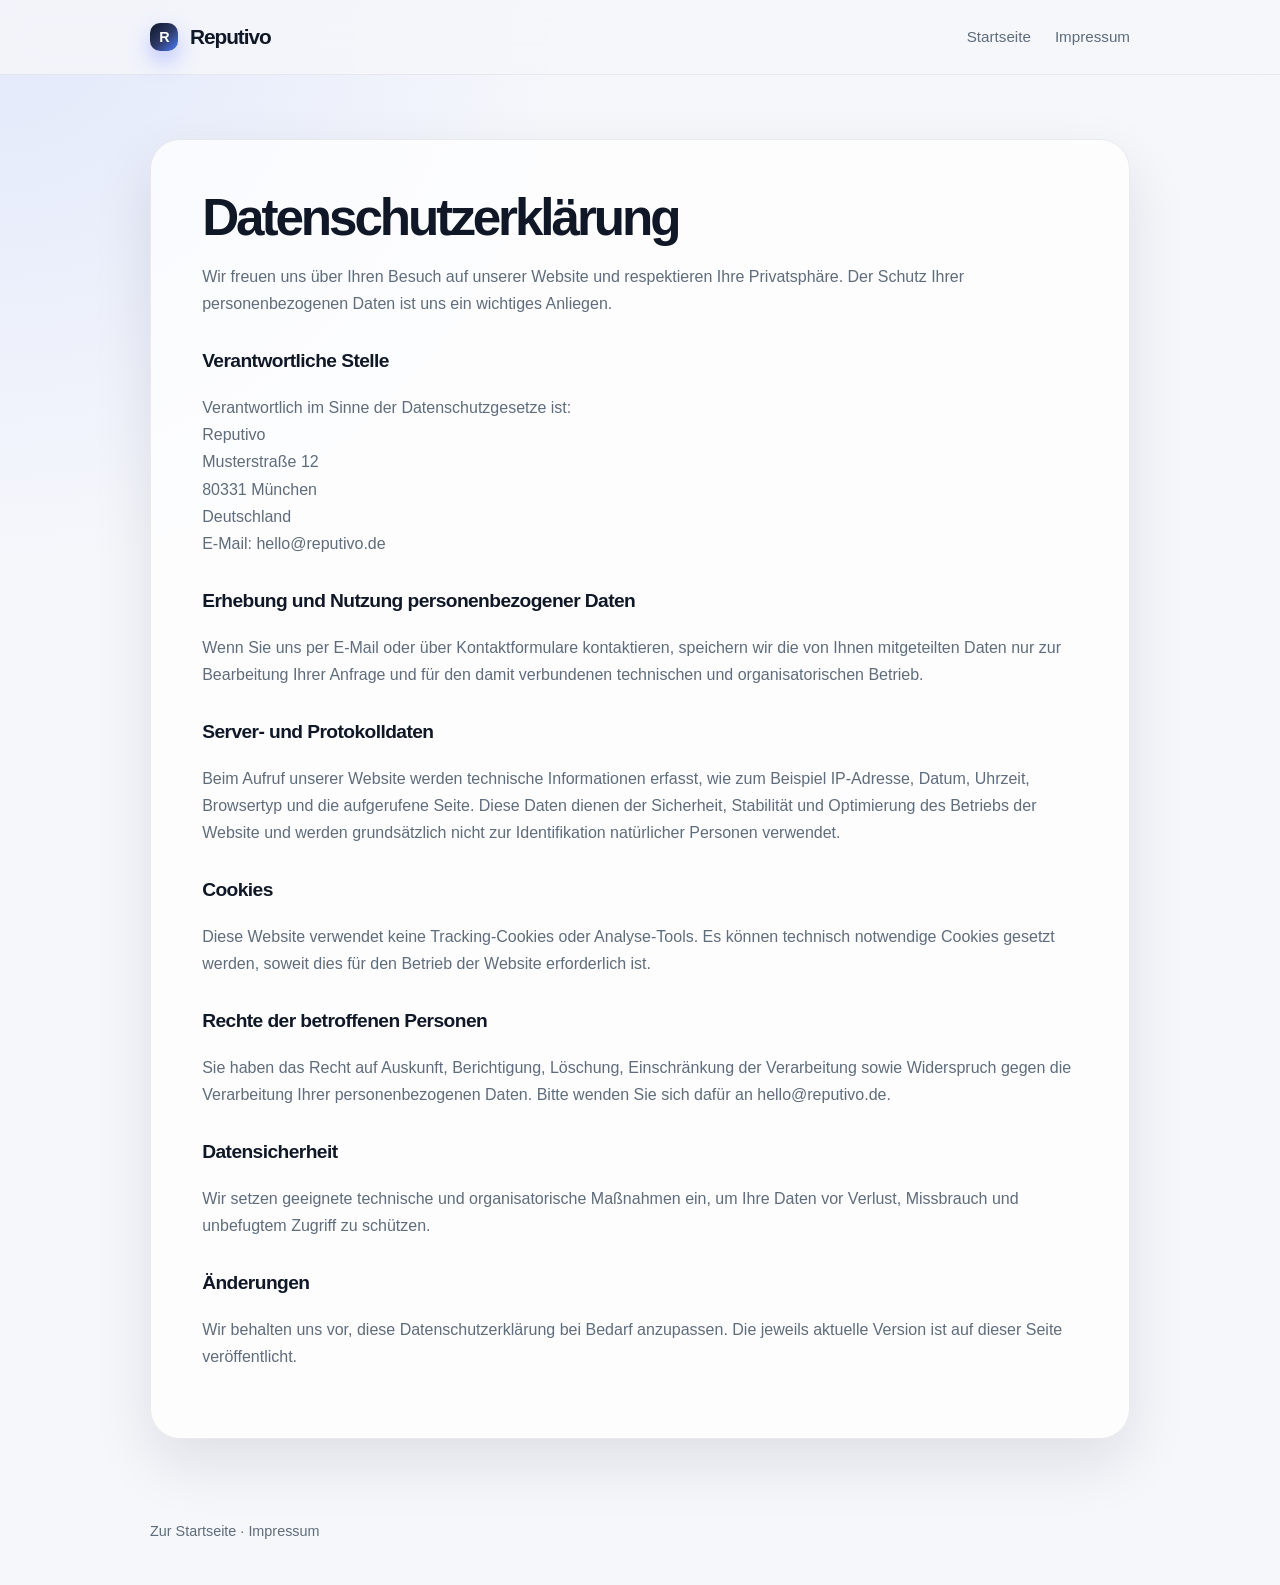
==== datenschutz.html @ 5f57f123 "Redesign Reputivo landingpage with privacy and imprint pages" ====
<!DOCTYPE html>
<html lang="de">
  <head>
    <meta charset="UTF-8" />
    <meta name="viewport" content="width=device-width, initial-scale=1.0" />
    <title>Datenschutz | Reputivo</title>
    <meta name="description" content="Datenschutzerklärung der Reputivo-Website." />
    <style>
      :root {
        --bg: #f5f7fb;
        --panel: rgba(255,255,255,0.75);
        --text: #101828;
        --muted: #5f6c7b;
        --stroke: rgba(15, 23, 42, 0.08);
        --shadow: 0 24px 60px rgba(15, 23, 42, 0.1);
      }

      * { box-sizing: border-box; }
      body {
        margin: 0;
        font-family: "SF Pro Display", "SF Pro Text", "Segoe UI", Arial, sans-serif;
        background: radial-gradient(circle at top left, rgba(91,124,255,0.12), transparent 28%), var(--bg);
        color: var(--text);
        line-height: 1.7;
      }
      a { color: inherit; text-decoration: none; }
      .container {
        width: min(980px, calc(100% - 32px));
        margin: 0 auto;
      }
      .topbar {
        position: sticky;
        top: 0;
        z-index: 10;
        background: rgba(245,247,251,0.8);
        backdrop-filter: blur(18px);
        border-bottom: 1px solid rgba(15, 23, 42, 0.06);
      }
      .nav {
        display: flex;
        align-items: center;
        justify-content: space-between;
        min-height: 74px;
      }
      .brand {
        display: inline-flex;
        align-items: center;
        gap: 12px;
        font-weight: 700;
        letter-spacing: -0.05em;
        font-size: 1.3rem;
      }
      .brand-mark {
        width: 28px;
        height: 28px;
        display: grid;
        place-items: center;
        border-radius: 10px;
        background: linear-gradient(135deg, #0f172a, #2d3a66 52%, #4d7cff);
        color: white;
        font-size: 0.9rem;
        box-shadow: 0 10px 22px rgba(76, 104, 255, 0.35);
      }
      .nav-links {
        display: flex;
        align-items: center;
        gap: 24px;
        color: var(--muted);
        font-size: 0.95rem;
      }
      .nav-links a:hover { color: var(--text); }
      .content {
        padding: 64px 0 80px;
      }
      .card {
        background: var(--panel);
        border: 1px solid var(--stroke);
        border-radius: 30px;
        box-shadow: var(--shadow);
        padding: clamp(28px, 4vw, 52px);
      }
      h1 {
        margin: 0 0 18px;
        font-size: clamp(2.2rem, 4vw, 3.3rem);
        line-height: 1.05;
        letter-spacing: -0.06em;
      }
      h2 {
        margin: 28px 0 10px;
        font-size: 1.2rem;
        letter-spacing: -0.03em;
      }
      p, li {
        color: var(--muted);
      }
      .footer {
        padding: 0 0 42px;
        color: var(--muted);
        font-size: 0.9rem;
      }
      .footer a:hover { color: var(--text); }
      @media (max-width: 640px) {
        .nav { flex-wrap: wrap; justify-content: center; gap: 10px; padding: 12px 0; }
        .nav-links { flex-wrap: wrap; justify-content: center; }
      }
    </style>
  </head>
  <body>
    <header class="topbar">
      <div class="container nav">
        <a href="index.html" class="brand" aria-label="Reputivo Startseite">
          <span class="brand-mark">R</span>
          <span>Reputivo</span>
        </a>
        <nav class="nav-links" aria-label="Hauptnavigation">
          <a href="index.html">Startseite</a>
          <a href="impressum.html">Impressum</a>
        </nav>
      </div>
    </header>

    <main class="content">
      <div class="container">
        <div class="card">
          <h1>Datenschutzerklärung</h1>

          <p>Wir freuen uns über Ihren Besuch auf unserer Website und respektieren Ihre Privatsphäre. Der Schutz Ihrer personenbezogenen Daten ist uns ein wichtiges Anliegen.</p>

          <h2>Verantwortliche Stelle</h2>
          <p>Verantwortlich im Sinne der Datenschutzgesetze ist:<br />Reputivo<br />Musterstraße 12<br />80331 München<br />Deutschland<br />E-Mail: hello@reputivo.de</p>

          <h2>Erhebung und Nutzung personenbezogener Daten</h2>
          <p>Wenn Sie uns per E-Mail oder über Kontaktformulare kontaktieren, speichern wir die von Ihnen mitgeteilten Daten nur zur Bearbeitung Ihrer Anfrage und für den damit verbundenen technischen und organisatorischen Betrieb.</p>

          <h2>Server- und Protokolldaten</h2>
          <p>Beim Aufruf unserer Website werden technische Informationen erfasst, wie zum Beispiel IP-Adresse, Datum, Uhrzeit, Browsertyp und die aufgerufene Seite. Diese Daten dienen der Sicherheit, Stabilität und Optimierung des Betriebs der Website und werden grundsätzlich nicht zur Identifikation natürlicher Personen verwendet.</p>

          <h2>Cookies</h2>
          <p>Diese Website verwendet keine Tracking-Cookies oder Analyse-Tools. Es können technisch notwendige Cookies gesetzt werden, soweit dies für den Betrieb der Website erforderlich ist.</p>

          <h2>Rechte der betroffenen Personen</h2>
          <p>Sie haben das Recht auf Auskunft, Berichtigung, Löschung, Einschränkung der Verarbeitung sowie Widerspruch gegen die Verarbeitung Ihrer personenbezogenen Daten. Bitte wenden Sie sich dafür an hello@reputivo.de.</p>

          <h2>Datensicherheit</h2>
          <p>Wir setzen geeignete technische und organisatorische Maßnahmen ein, um Ihre Daten vor Verlust, Missbrauch und unbefugtem Zugriff zu schützen.</p>

          <h2>Änderungen</h2>
          <p>Wir behalten uns vor, diese Datenschutzerklärung bei Bedarf anzupassen. Die jeweils aktuelle Version ist auf dieser Seite veröffentlicht.</p>
        </div>
      </div>
    </main>

    <div class="container footer">
      <a href="index.html">Zur Startseite</a> · <a href="impressum.html">Impressum</a>
    </div>
  </body>
</html>
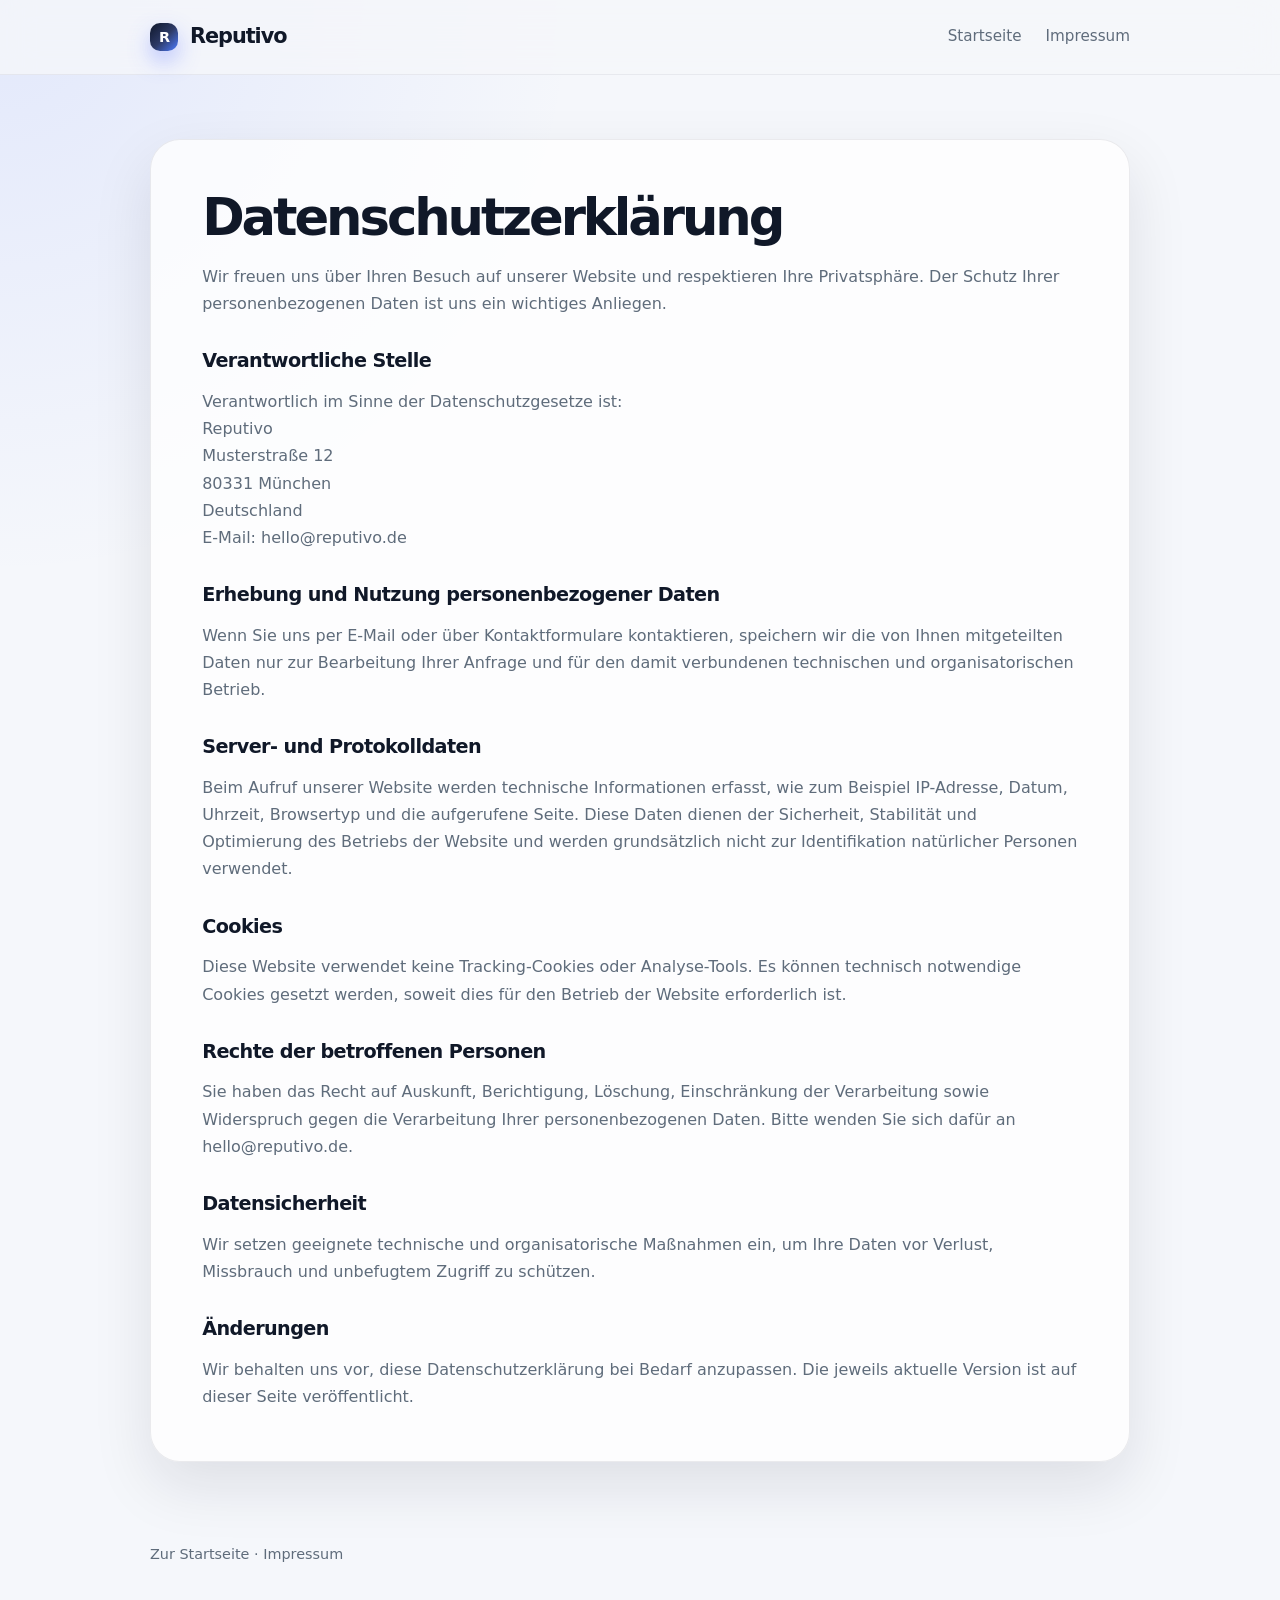
==== commit ad152bff: "Redesign Reputivo landingpage with privacy and imprint pages" ====
--- a/datenschutz.html
+++ b/datenschutz.html
@@ -6,103 +6,26 @@
     <title>Datenschutz | Reputivo</title>
     <meta name="description" content="Datenschutzerklärung der Reputivo-Website." />
     <style>
-      :root {
-        --bg: #f5f7fb;
-        --panel: rgba(255,255,255,0.75);
-        --text: #101828;
-        --muted: #5f6c7b;
-        --stroke: rgba(15, 23, 42, 0.08);
-        --shadow: 0 24px 60px rgba(15, 23, 42, 0.1);
-      }
-
-      * { box-sizing: border-box; }
-      body {
-        margin: 0;
-        font-family: "SF Pro Display", "SF Pro Text", "Segoe UI", Arial, sans-serif;
-        background: radial-gradient(circle at top left, rgba(91,124,255,0.12), transparent 28%), var(--bg);
-        color: var(--text);
-        line-height: 1.7;
-      }
-      a { color: inherit; text-decoration: none; }
-      .container {
-        width: min(980px, calc(100% - 32px));
-        margin: 0 auto;
-      }
-      .topbar {
-        position: sticky;
-        top: 0;
-        z-index: 10;
-        background: rgba(245,247,251,0.8);
-        backdrop-filter: blur(18px);
-        border-bottom: 1px solid rgba(15, 23, 42, 0.06);
-      }
-      .nav {
-        display: flex;
-        align-items: center;
-        justify-content: space-between;
-        min-height: 74px;
-      }
-      .brand {
-        display: inline-flex;
-        align-items: center;
-        gap: 12px;
-        font-weight: 700;
-        letter-spacing: -0.05em;
-        font-size: 1.3rem;
-      }
-      .brand-mark {
-        width: 28px;
-        height: 28px;
-        display: grid;
-        place-items: center;
-        border-radius: 10px;
-        background: linear-gradient(135deg, #0f172a, #2d3a66 52%, #4d7cff);
-        color: white;
-        font-size: 0.9rem;
-        box-shadow: 0 10px 22px rgba(76, 104, 255, 0.35);
-      }
-      .nav-links {
-        display: flex;
-        align-items: center;
-        gap: 24px;
-        color: var(--muted);
-        font-size: 0.95rem;
-      }
-      .nav-links a:hover { color: var(--text); }
-      .content {
-        padding: 64px 0 80px;
-      }
-      .card {
-        background: var(--panel);
-        border: 1px solid var(--stroke);
-        border-radius: 30px;
-        box-shadow: var(--shadow);
-        padding: clamp(28px, 4vw, 52px);
-      }
-      h1 {
-        margin: 0 0 18px;
-        font-size: clamp(2.2rem, 4vw, 3.3rem);
-        line-height: 1.05;
-        letter-spacing: -0.06em;
-      }
-      h2 {
-        margin: 28px 0 10px;
-        font-size: 1.2rem;
-        letter-spacing: -0.03em;
-      }
-      p, li {
-        color: var(--muted);
-      }
-      .footer {
-        padding: 0 0 42px;
-        color: var(--muted);
-        font-size: 0.9rem;
-      }
-      .footer a:hover { color: var(--text); }
-      @media (max-width: 640px) {
-        .nav { flex-wrap: wrap; justify-content: center; gap: 10px; padding: 12px 0; }
-        .nav-links { flex-wrap: wrap; justify-content: center; }
-      }
+      :root{--bg:#f5f7fb;--panel:rgba(255,255,255,0.75);--text:#101828;--muted:#5f6c7b;--muted-light:#8896a6;--stroke:rgba(15,23,42,0.08);--primary-soft:#1d4ed8;--accent:#5b7cff;--shadow:0 24px 60px rgba(15,23,42,0.1);--radius-lg:28px;--transition:0.25s cubic-bezier(0.4,0,0.2,1)}
+      *,*::before,*::after{box-sizing:border-box;margin:0;padding:0}
+      html{scroll-behavior:smooth;-webkit-text-size-adjust:100%}
+      body{margin:0;font-family:"SF Pro Display","SF Pro Text","Segoe UI",system-ui,Arial,sans-serif;background:radial-gradient(circle at top left,rgba(91,124,255,0.12),transparent 28%),var(--bg);color:var(--text);line-height:1.7;-webkit-font-smoothing:antialiased}
+      a{color:inherit;text-decoration:none}
+      .container{width:min(980px,calc(100% - 32px));margin:0 auto}
+      .topbar{position:sticky;top:0;z-index:10;background:rgba(245,247,251,0.8);backdrop-filter:blur(18px);border-bottom:1px solid rgba(15,23,42,0.06)}
+      .nav{display:flex;align-items:center;justify-content:space-between;min-height:74px}
+      .brand{display:inline-flex;align-items:center;gap:12px;font-weight:700;letter-spacing:-0.05em;font-size:1.3rem}
+      .brand-mark{width:28px;height:28px;display:grid;place-items:center;border-radius:10px;background:linear-gradient(135deg,#0f172a,#2d3a66 52%,#4d7cff);color:white;font-size:0.9rem;box-shadow:0 10px 22px rgba(76,104,255,0.35)}
+      .nav-links{display:flex;align-items:center;gap:24px;color:var(--muted);font-size:0.95rem}
+      .nav-links a:hover{color:var(--text)}
+      .content{padding:64px 0 80px}
+      .card{background:var(--panel);border:1px solid var(--stroke);border-radius:30px;box-shadow:var(--shadow);padding:clamp(28px,4vw,52px)}
+      h1{margin:0 0 18px;font-size:clamp(2.2rem,4vw,3.3rem);line-height:1.05;letter-spacing:-0.06em}
+      h2{margin:28px 0 10px;font-size:1.2rem;letter-spacing:-0.03em}
+      p,li{color:var(--muted)}
+      .footer{padding:0 0 42px;color:var(--muted);font-size:0.9rem}
+      .footer a:hover{color:var(--text)}
+      @media(max-width:640px){.nav{flex-wrap:wrap;justify-content:center;gap:10px;padding:12px 0}.nav-links{flex-wrap:wrap;justify-content:center}}
     </style>
   </head>
   <body>
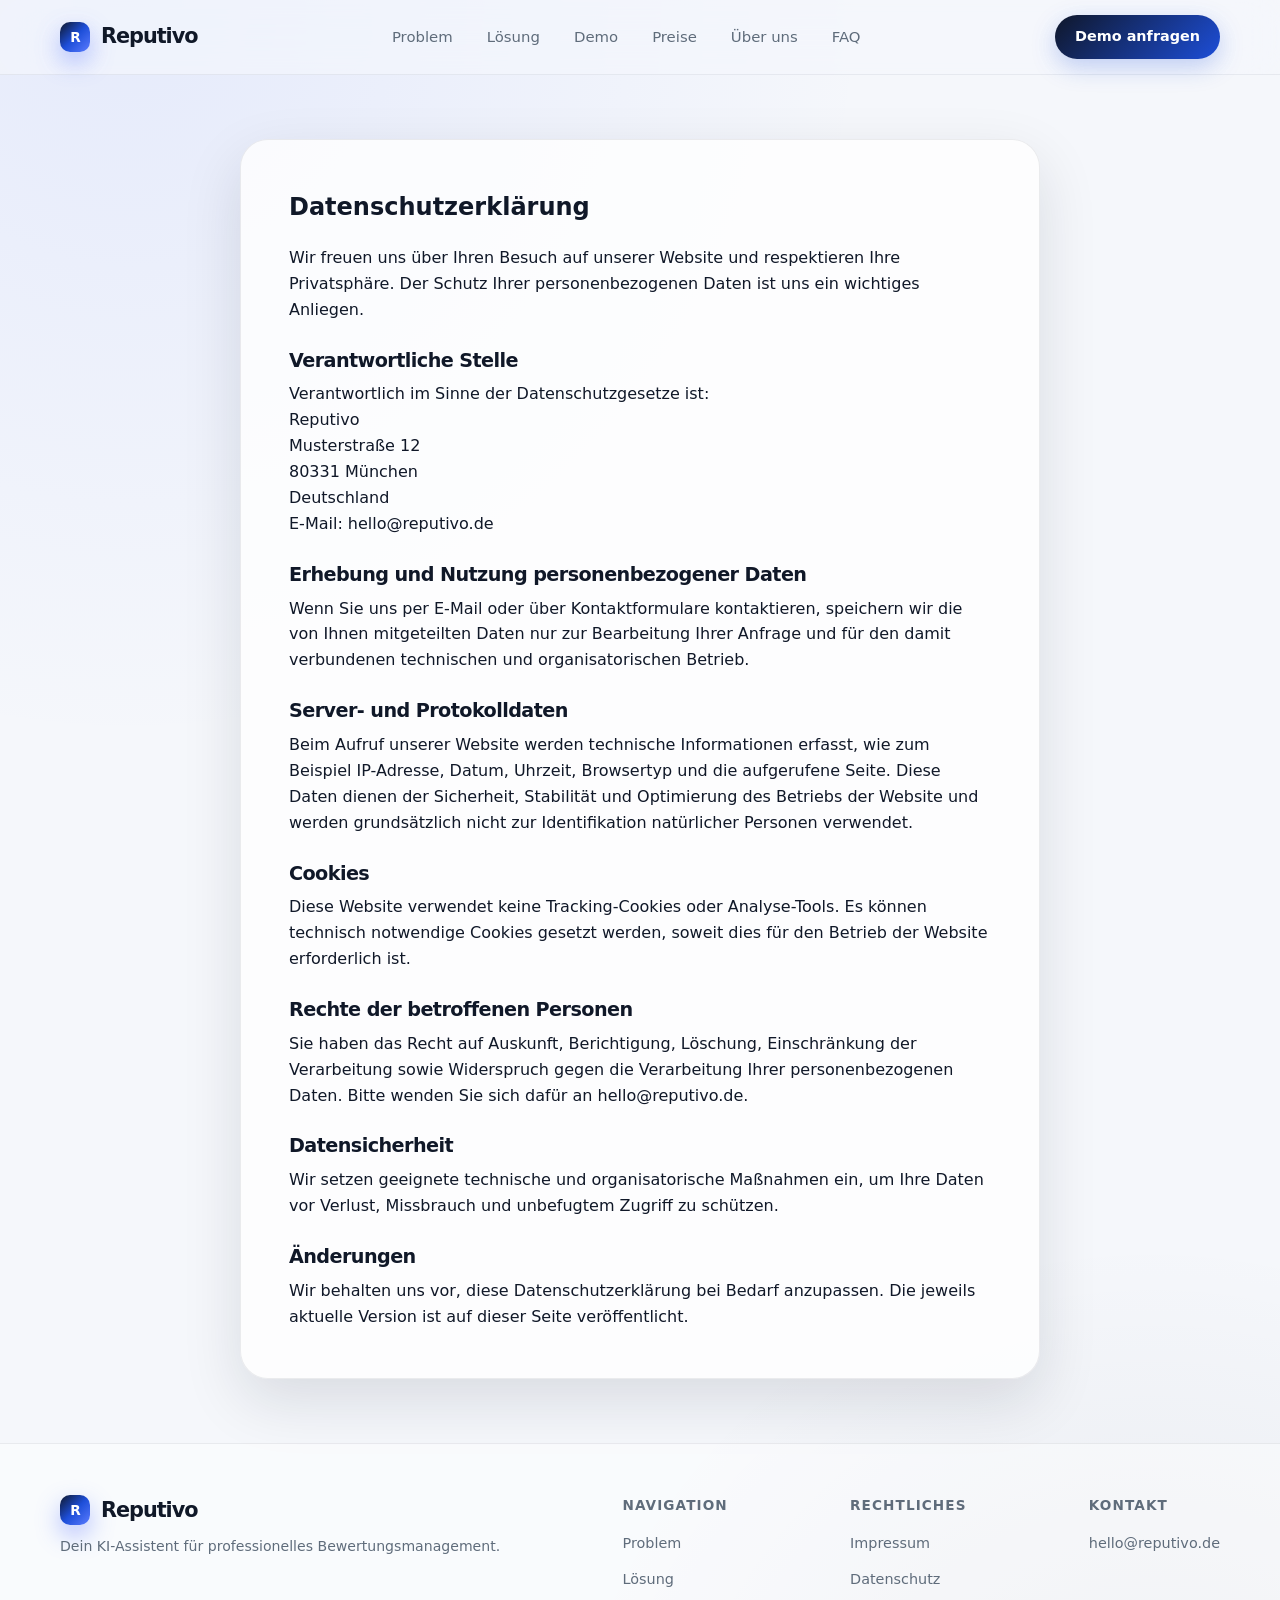
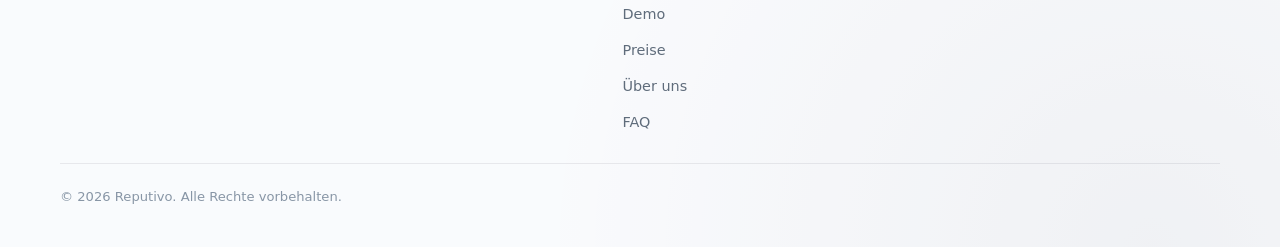
==== commit 66d69ce7: "Redesign Reputivo landingpage and legal pages" ====
--- a/datenschutz.html
+++ b/datenschutz.html
@@ -1,80 +1,56 @@
 <!DOCTYPE html>
 <html lang="de">
-  <head>
-    <meta charset="UTF-8" />
-    <meta name="viewport" content="width=device-width, initial-scale=1.0" />
-    <title>Datenschutz | Reputivo</title>
-    <meta name="description" content="Datenschutzerklärung der Reputivo-Website." />
-    <style>
-      :root{--bg:#f5f7fb;--panel:rgba(255,255,255,0.75);--text:#101828;--muted:#5f6c7b;--muted-light:#8896a6;--stroke:rgba(15,23,42,0.08);--primary-soft:#1d4ed8;--accent:#5b7cff;--shadow:0 24px 60px rgba(15,23,42,0.1);--radius-lg:28px;--transition:0.25s cubic-bezier(0.4,0,0.2,1)}
-      *,*::before,*::after{box-sizing:border-box;margin:0;padding:0}
-      html{scroll-behavior:smooth;-webkit-text-size-adjust:100%}
-      body{margin:0;font-family:"SF Pro Display","SF Pro Text","Segoe UI",system-ui,Arial,sans-serif;background:radial-gradient(circle at top left,rgba(91,124,255,0.12),transparent 28%),var(--bg);color:var(--text);line-height:1.7;-webkit-font-smoothing:antialiased}
-      a{color:inherit;text-decoration:none}
-      .container{width:min(980px,calc(100% - 32px));margin:0 auto}
-      .topbar{position:sticky;top:0;z-index:10;background:rgba(245,247,251,0.8);backdrop-filter:blur(18px);border-bottom:1px solid rgba(15,23,42,0.06)}
-      .nav{display:flex;align-items:center;justify-content:space-between;min-height:74px}
-      .brand{display:inline-flex;align-items:center;gap:12px;font-weight:700;letter-spacing:-0.05em;font-size:1.3rem}
-      .brand-mark{width:28px;height:28px;display:grid;place-items:center;border-radius:10px;background:linear-gradient(135deg,#0f172a,#2d3a66 52%,#4d7cff);color:white;font-size:0.9rem;box-shadow:0 10px 22px rgba(76,104,255,0.35)}
-      .nav-links{display:flex;align-items:center;gap:24px;color:var(--muted);font-size:0.95rem}
-      .nav-links a:hover{color:var(--text)}
-      .content{padding:64px 0 80px}
-      .card{background:var(--panel);border:1px solid var(--stroke);border-radius:30px;box-shadow:var(--shadow);padding:clamp(28px,4vw,52px)}
-      h1{margin:0 0 18px;font-size:clamp(2.2rem,4vw,3.3rem);line-height:1.05;letter-spacing:-0.06em}
-      h2{margin:28px 0 10px;font-size:1.2rem;letter-spacing:-0.03em}
-      p,li{color:var(--muted)}
-      .footer{padding:0 0 42px;color:var(--muted);font-size:0.9rem}
-      .footer a:hover{color:var(--text)}
-      @media(max-width:640px){.nav{flex-wrap:wrap;justify-content:center;gap:10px;padding:12px 0}.nav-links{flex-wrap:wrap;justify-content:center}}
-    </style>
-  </head>
-  <body>
-    <header class="topbar">
-      <div class="container nav">
-        <a href="index.html" class="brand" aria-label="Reputivo Startseite">
-          <span class="brand-mark">R</span>
-          <span>Reputivo</span>
-        </a>
-        <nav class="nav-links" aria-label="Hauptnavigation">
-          <a href="index.html">Startseite</a>
-          <a href="impressum.html">Impressum</a>
-        </nav>
-      </div>
-    </header>
-
-    <main class="content">
-      <div class="container">
-        <div class="card">
-          <h1>Datenschutzerklärung</h1>
-
-          <p>Wir freuen uns über Ihren Besuch auf unserer Website und respektieren Ihre Privatsphäre. Der Schutz Ihrer personenbezogenen Daten ist uns ein wichtiges Anliegen.</p>
-
-          <h2>Verantwortliche Stelle</h2>
-          <p>Verantwortlich im Sinne der Datenschutzgesetze ist:<br />Reputivo<br />Musterstraße 12<br />80331 München<br />Deutschland<br />E-Mail: hello@reputivo.de</p>
-
-          <h2>Erhebung und Nutzung personenbezogener Daten</h2>
-          <p>Wenn Sie uns per E-Mail oder über Kontaktformulare kontaktieren, speichern wir die von Ihnen mitgeteilten Daten nur zur Bearbeitung Ihrer Anfrage und für den damit verbundenen technischen und organisatorischen Betrieb.</p>
-
-          <h2>Server- und Protokolldaten</h2>
-          <p>Beim Aufruf unserer Website werden technische Informationen erfasst, wie zum Beispiel IP-Adresse, Datum, Uhrzeit, Browsertyp und die aufgerufene Seite. Diese Daten dienen der Sicherheit, Stabilität und Optimierung des Betriebs der Website und werden grundsätzlich nicht zur Identifikation natürlicher Personen verwendet.</p>
-
-          <h2>Cookies</h2>
-          <p>Diese Website verwendet keine Tracking-Cookies oder Analyse-Tools. Es können technisch notwendige Cookies gesetzt werden, soweit dies für den Betrieb der Website erforderlich ist.</p>
-
-          <h2>Rechte der betroffenen Personen</h2>
-          <p>Sie haben das Recht auf Auskunft, Berichtigung, Löschung, Einschränkung der Verarbeitung sowie Widerspruch gegen die Verarbeitung Ihrer personenbezogenen Daten. Bitte wenden Sie sich dafür an hello@reputivo.de.</p>
-
-          <h2>Datensicherheit</h2>
-          <p>Wir setzen geeignete technische und organisatorische Maßnahmen ein, um Ihre Daten vor Verlust, Missbrauch und unbefugtem Zugriff zu schützen.</p>
-
-          <h2>Änderungen</h2>
-          <p>Wir behalten uns vor, diese Datenschutzerklärung bei Bedarf anzupassen. Die jeweils aktuelle Version ist auf dieser Seite veröffentlicht.</p>
-        </div>
-      </div>
-    </main>
-
-    <div class="container footer">
-      <a href="index.html">Zur Startseite</a> · <a href="impressum.html">Impressum</a>
-    </div>
-  </body>
+<head>
+<meta charset="UTF-8"/>
+<meta name="viewport" content="width=device-width,initial-scale=1.0"/>
+<title>Datenschutz | Reputivo</title>
+<meta name="description" content="Datenschutzerklärung der Reputivo-Website."/>
+<meta name="robots" content="noindex,follow"/>
+<link rel="stylesheet" href="assets/css/styles.css"/>
+<style>.content-card{max-width:800px;margin:0 auto}.content-card h2{margin:28px 0 10px;font-size:1.2rem;letter-spacing:-0.03em}</style>
+</head>
+<body>
+<header class="topbar" id="topbar">
+<div class="container nav">
+<a href="index.html" class="brand"><span class="brand-mark">R</span><span>Reputivo</span></a>
+<nav class="nav-links" id="navLinks">
+<a href="problem.html">Problem</a><a href="loesung.html">Lösung</a><a href="demo.html">Demo</a><a href="preise.html">Preise</a><a href="ueber-uns.html">Über uns</a><a href="faq.html">FAQ</a>
+</nav>
+<a href="demo-anfragen.html" class="nav-cta desktop">Demo anfragen</a>
+<button class="hamburger" id="hamburger" aria-label="Menü öffnen" aria-expanded="false"><span></span><span></span><span></span></button>
+</div>
+</header>
+<main>
+<section style="padding:64px 0"><div class="container"><div class="content-card">
+<h1 style="margin-bottom:18px">Datenschutzerklärung</h1>
+<p>Wir freuen uns über Ihren Besuch auf unserer Website und respektieren Ihre Privatsphäre. Der Schutz Ihrer personenbezogenen Daten ist uns ein wichtiges Anliegen.</p>
+<h2>Verantwortliche Stelle</h2>
+<p>Verantwortlich im Sinne der Datenschutzgesetze ist:<br/>Reputivo<br/>Musterstraße 12<br/>80331 München<br/>Deutschland<br/>E-Mail: hello@reputivo.de</p>
+<h2>Erhebung und Nutzung personenbezogener Daten</h2>
+<p>Wenn Sie uns per E-Mail oder über Kontaktformulare kontaktieren, speichern wir die von Ihnen mitgeteilten Daten nur zur Bearbeitung Ihrer Anfrage und für den damit verbundenen technischen und organisatorischen Betrieb.</p>
+<h2>Server- und Protokolldaten</h2>
+<p>Beim Aufruf unserer Website werden technische Informationen erfasst, wie zum Beispiel IP-Adresse, Datum, Uhrzeit, Browsertyp und die aufgerufene Seite. Diese Daten dienen der Sicherheit, Stabilität und Optimierung des Betriebs der Website und werden grundsätzlich nicht zur Identifikation natürlicher Personen verwendet.</p>
+<h2>Cookies</h2>
+<p>Diese Website verwendet keine Tracking-Cookies oder Analyse-Tools. Es können technisch notwendige Cookies gesetzt werden, soweit dies für den Betrieb der Website erforderlich ist.</p>
+<h2>Rechte der betroffenen Personen</h2>
+<p>Sie haben das Recht auf Auskunft, Berichtigung, Löschung, Einschränkung der Verarbeitung sowie Widerspruch gegen die Verarbeitung Ihrer personenbezogenen Daten. Bitte wenden Sie sich dafür an hello@reputivo.de.</p>
+<h2>Datensicherheit</h2>
+<p>Wir setzen geeignete technische und organisatorische Maßnahmen ein, um Ihre Daten vor Verlust, Missbrauch und unbefugtem Zugriff zu schützen.</p>
+<h2>Änderungen</h2>
+<p>Wir behalten uns vor, diese Datenschutzerklärung bei Bedarf anzupassen. Die jeweils aktuelle Version ist auf dieser Seite veröffentlicht.</p>
+</div></div></section>
+</main>
+<footer>
+<div class="container">
+<div class="footer-grid">
+<div class="footer-brand-col"><a href="index.html" class="brand"><span class="brand-mark">R</span><span>Reputivo</span></a><p>Dein KI-Assistent für professionelles Bewertungsmanagement.</p></div>
+<div class="footer-col"><h4>Navigation</h4><ul><li><a href="problem.html">Problem</a></li><li><a href="loesung.html">Lösung</a></li><li><a href="demo.html">Demo</a></li><li><a href="preise.html">Preise</a></li><li><a href="ueber-uns.html">Über uns</a></li><li><a href="faq.html">FAQ</a></li></ul></div>
+<div class="footer-col"><h4>Rechtliches</h4><ul><li><a href="impressum.html">Impressum</a></li><li><a href="datenschutz.html">Datenschutz</a></li></ul></div>
+<div class="footer-col"><h4>Kontakt</h4><ul><li><a href="mailto:hello@reputivo.de">hello@reputivo.de</a></li></ul></div>
+</div>
+<div class="footer-bottom"><p>&copy; 2026 Reputivo. Alle Rechte vorbehalten.</p></div>
+</div>
+</footer>
+<script src="assets/js/main.js"></script>
+</body>
 </html>
--- a/assets/css/styles.css
+++ b/assets/css/styles.css
@@ -0,0 +1,166 @@
+:root{--bg:#f5f7fb;--panel:rgba(255,255,255,0.72);--stroke:rgba(15,23,42,0.08);--text:#101828;--muted:#5f6c7b;--muted-light:#8896a6;--primary:#0f172a;--primary-soft:#1d4ed8;--accent:#5b7cff;--glow:rgba(91,124,255,0.22);--success:#dff6e8;--success-text:#0c5d3c;--error:#fee2e2;--error-text:#991b1b;--shadow-sm:0 1px 3px rgba(15,23,42,0.06);--shadow:0 22px 60px rgba(15,23,42,0.12);--shadow-lg:0 34px 80px rgba(15,23,42,0.16);--radius:20px;--radius-lg:28px;--radius-xl:36px;--transition:0.25s cubic-bezier(0.4,0,0.2,1)}
+*,*::before,*::after{box-sizing:border-box;margin:0;padding:0}
+html{scroll-behavior:smooth;-webkit-text-size-adjust:100%}
+body{font-family:"SF Pro Display","SF Pro Text","Segoe UI",system-ui,-apple-system,Arial,sans-serif;background:radial-gradient(circle at 10% 0%,rgba(91,124,255,0.10),transparent 34%),radial-gradient(circle at 90% 100%,rgba(15,23,42,0.07),transparent 28%),var(--bg);color:var(--text);line-height:1.62;-webkit-font-smoothing:antialiased}
+a{color:inherit;text-decoration:none}img{max-width:100%;display:block}button{cursor:pointer;font:inherit;border:none;background:none}ul{list-style:none}
+.container{width:min(1160px,calc(100% - 40px));margin:0 auto}
+h2{font-size:clamp(1.9rem,3.2vw,2.8rem);line-height:1.08;letter-spacing:-0.055em;font-weight:700}
+h3{font-size:clamp(1.15rem,1.6vw,1.4rem);line-height:1.2;letter-spacing:-0.035em;font-weight:700}
+.topbar{position:sticky;top:0;z-index:100;backdrop-filter:blur(20px) saturate(180%);-webkit-backdrop-filter:blur(20px) saturate(180%);background:rgba(245,247,251,0.68);border-bottom:1px solid rgba(15,23,42,0.06);transition:box-shadow var(--transition)}.topbar.scrolled{box-shadow:0 4px 24px rgba(15,23,42,0.08)}
+.nav{display:flex;align-items:center;justify-content:space-between;min-height:74px;gap:16px}
+.brand{display:inline-flex;align-items:center;gap:11px;font-weight:700;letter-spacing:-0.05em;font-size:1.3rem;flex-shrink:0}
+.brand-mark{width:30px;height:30px;display:grid;place-items:center;border-radius:10px;background:linear-gradient(135deg,#0f172a,#1d4ed8 50%,#5b7cff);color:white;box-shadow:0 10px 24px rgba(76,104,255,0.4);font-size:0.85rem;font-weight:800}
+.nav-links{display:flex;align-items:center;gap:6px;color:var(--muted);font-size:0.93rem;font-weight:500}
+.nav-links a{padding:8px 14px;border-radius:10px;transition:all var(--transition)}
+.nav-links a:hover,.nav-links a:focus-visible{color:var(--text);background:rgba(15,23,42,0.04)}
+.nav-cta{display:inline-flex;align-items:center;gap:6px;padding:10px 20px;border-radius:999px;font-weight:600;font-size:0.9rem;background:linear-gradient(135deg,#0f172a,#1d4ed8);color:white;box-shadow:0 8px 24px rgba(29,78,216,0.25);transition:all var(--transition);white-space:nowrap;flex-shrink:0}
+.nav-cta:hover{transform:translateY(-1px);box-shadow:0 14px 32px rgba(29,78,216,0.35)}
+.hamburger{display:none;flex-direction:column;gap:5px;padding:10px 8px;border-radius:10px;z-index:110}
+.hamburger span{display:block;width:22px;height:2px;background:var(--text);border-radius:2px;transition:all var(--transition)}
+.hamburger.active span:nth-child(1){transform:rotate(45deg) translate(5px,5px)}
+.hamburger.active span:nth-child(2){opacity:0}
+.hamburger.active span:nth-child(3){transform:rotate(-45deg) translate(5px,-5px)}
+.btn{display:inline-flex;align-items:center;justify-content:center;gap:8px;border-radius:999px;font-weight:600;font-size:0.95rem;padding:14px 26px;transition:all var(--transition);white-space:nowrap}
+.btn-primary{background:linear-gradient(135deg,#0f172a,#1d4ed8 50%,#5b7cff);color:white;box-shadow:0 18px 34px rgba(35,74,204,0.28)}
+.btn-primary:hover{transform:translateY(-2px);box-shadow:0 24px 44px rgba(35,74,204,0.38)}
+.btn-secondary{background:rgba(255,255,255,0.82);border:1px solid var(--stroke);color:var(--text)}
+.btn-secondary:hover{background:white;border-color:rgba(15,23,42,0.15);transform:translateY(-1px)}
+.btn-lg{padding:16px 32px;font-size:1rem}
+section{padding:96px 0}
+.section-label{display:inline-block;font-size:0.72rem;letter-spacing:0.12em;text-transform:uppercase;color:var(--accent);font-weight:700;margin-bottom:14px}
+.section-header{text-align:center;max-width:700px;margin:0 auto 56px}
+.section-header h2{margin-bottom:16px}
+.section-header p{color:var(--muted);font-size:1.08rem;line-height:1.6;max-width:560px;margin:0 auto}
+.hero{padding:64px 0 56px;overflow:hidden}
+.hero-grid{display:grid;grid-template-columns:1.05fr 0.95fr;gap:52px;align-items:center}
+.hero-text{max-width:620px}
+.hero-grid>.hero-demo{width:100%;max-width:440px;justify-self:end}
+.hero-eyebrow{display:inline-flex;align-items:center;gap:8px;padding:7px 14px;border-radius:999px;background:rgba(255,255,255,0.72);border:1px solid var(--stroke);color:var(--muted);font-size:0.8rem;font-weight:600;margin-bottom:24px}
+.hero-eyebrow::before{content:"";width:8px;height:8px;border-radius:50%;background:linear-gradient(135deg,#a5f3fc,#2563eb);box-shadow:0 0 0 5px rgba(59,130,246,0.15);animation:pulse-dot 2.5s ease-in-out infinite}
+@keyframes pulse-dot{0%,100%{box-shadow:0 0 0 5px rgba(59,130,246,0.15)}50%{box-shadow:0 0 0 12px rgba(59,130,246,0.04)}}
+.hero h1{margin-bottom:22px}
+.hero h1 .highlight{background:linear-gradient(135deg,#1d4ed8,#5b7cff);-webkit-background-clip:text;-webkit-text-fill-color:transparent;background-clip:text}
+.hero-lead{font-size:clamp(1.05rem,1.6vw,1.22rem);color:var(--muted);max-width:540px;margin-bottom:32px;line-height:1.55}
+.hero-actions{display:flex;flex-wrap:wrap;gap:14px;margin-bottom:20px}
+.hero-micro{color:var(--muted-light);font-size:0.9rem}
+.hero-demo{background:linear-gradient(180deg,rgba(255,255,255,0.94),rgba(240,244,255,0.94));border:1px solid rgba(15,23,42,0.07);border-radius:var(--radius-xl);box-shadow:var(--shadow-lg);padding:22px;position:relative;overflow:hidden}
+.hero-demo::before{content:"";position:absolute;top:-40px;right:-40px;width:120px;height:120px;border-radius:50%;background:radial-gradient(circle,rgba(91,124,255,0.08),transparent 70%);pointer-events:none}
+.demo-header{display:flex;align-items:center;gap:10px;padding:10px 14px;margin-bottom:14px;background:rgba(255,255,255,0.7);border-radius:16px;border:1px solid rgba(15,23,42,0.05)}
+.demo-header-dot{width:10px;height:10px;border-radius:50%;background:#22c55e;animation:pulse-dot 2s ease-in-out infinite}
+.demo-header-label{font-weight:600;font-size:0.85rem;color:var(--text)}
+.demo-header-badge{font-size:0.7rem;padding:3px 10px;border-radius:999px;background:var(--success);color:var(--success-text);font-weight:600;margin-left:auto}
+.chat-bubbles{position:relative;min-height:260px}
+.chat-bubble{max-width:86%;border-radius:18px;padding:12px 15px;margin-bottom:10px;font-size:0.9rem;line-height:1.45;opacity:0;transform:translateY(12px);transition:all var(--transition);position:absolute;left:0}
+#heroChat.chat-bubbles{min-height:0}
+.hero-demo .chat-bubble{font-size:0.84rem;padding:10px 12px;margin-bottom:8px}
+.chat-bubble.visible{opacity:1;transform:translateY(0);position:relative}
+.chat-bubble.incoming{background:rgba(255,255,255,0.95);color:var(--text);border-top-left-radius:6px;box-shadow:0 6px 16px rgba(15,23,42,0.04)}
+.chat-bubble.outgoing{margin-left:auto;left:auto;right:0;background:linear-gradient(135deg,#dff6e8,#e8f8ef);color:var(--success-text);border-top-right-radius:6px}
+.chat-bubble.system{margin:0 auto;left:50%;transform:translateX(-50%) translateY(12px);max-width:70%;background:rgba(239,246,255,0.9);color:var(--primary-soft);text-align:center;font-size:0.8rem;font-weight:600;border-radius:12px;padding:8px 16px}
+.chat-bubble.system.visible{transform:translateX(-50%) translateY(0)}
+.chat-bubble strong{display:block;margin-bottom:3px;font-size:0.78rem;color:var(--muted-light);font-weight:600}
+.demo-status{display:flex;align-items:center;justify-content:space-between;margin-top:12px;padding:10px 16px;background:rgba(255,255,255,0.8);border-radius:14px;font-size:0.8rem;color:var(--muted)}
+.pill{display:inline-flex;align-items:center;gap:6px;padding:5px 14px;border-radius:999px;font-weight:600;font-size:0.78rem;transition:all var(--transition)}
+.pill-ready{background:var(--success);color:var(--success-text)}.pill-published{background:#e0e7ff;color:#3730a3}.pill-default{background:rgba(15,23,42,0.04);color:var(--muted)}
+.demo-label{position:absolute;top:-12px;right:20px;font-size:0.68rem;padding:4px 12px;background:rgba(255,255,255,0.9);border:1px solid var(--stroke);border-radius:999px;color:var(--muted);z-index:2;font-weight:500;backdrop-filter:blur(8px)}
+.problems-grid,.benefits-grid{display:grid;grid-template-columns:repeat(3,1fr);gap:22px}
+.problem-card{background:rgba(255,255,255,0.7);border:1px solid var(--stroke);border-radius:var(--radius-lg);padding:30px 26px;box-shadow:var(--shadow-sm)}.problem-card:hover{border-color:rgba(15,23,42,0.14)}.problem-icon{width:48px;height:48px;border-radius:14px;display:grid;place-items:center;font-size:1.4rem;margin-bottom:20px}
+.problem-card:nth-child(1) .problem-icon{background:linear-gradient(135deg,rgba(239,68,68,0.12),rgba(239,68,68,0.04))}
+.problem-card:nth-child(2) .problem-icon{background:linear-gradient(135deg,rgba(245,158,11,0.14),rgba(245,158,11,0.04))}
+.problem-card:nth-child(3) .problem-icon{background:linear-gradient(135deg,rgba(99,102,241,0.12),rgba(99,102,241,0.04))}
+.problem-card h3{font-size:1.15rem;margin-bottom:10px}.problem-card p{color:var(--muted);font-size:0.95rem;line-height:1.55}
+.steps-grid{display:grid;grid-template-columns:repeat(4,1fr);gap:18px;position:relative}
+.steps-grid::before{content:"";position:absolute;top:40px;left:calc(12.5% + 19px);right:calc(12.5% + 19px);height:2px;background:linear-gradient(90deg,rgba(91,124,255,0.2),rgba(91,124,255,0.5),rgba(91,124,255,0.2));z-index:0}
+.step-card{background:rgba(255,255,255,0.76);border:1px solid var(--stroke);border-radius:var(--radius-lg);padding:28px 22px 24px;text-align:center;position:relative;z-index:1;box-shadow:var(--shadow-sm)}.step-card:hover{transform:translateY(-3px)}
+.step-num{width:40px;height:40px;border-radius:50%;display:grid;place-items:center;margin:0 auto 18px;background:linear-gradient(135deg,#0f172a,#1d4ed8);color:white;font-weight:700;font-size:0.95rem;box-shadow:0 8px 20px rgba(29,78,216,0.3);position:relative;z-index:2}
+.step-card h3{font-size:1.05rem;margin-bottom:8px}.step-card p{color:var(--muted);font-size:0.9rem;line-height:1.5}
+.benefit-card{background:linear-gradient(180deg,rgba(255,255,255,0.82),rgba(248,250,254,0.82));border:1px solid var(--stroke);border-radius:var(--radius-lg);padding:32px 26px;box-shadow:var(--shadow-sm);position:relative;overflow:hidden}
+.benefit-card::after{content:"";position:absolute;top:0;left:0;right:0;height:3px;background:linear-gradient(90deg,#1d4ed8,#5b7cff);opacity:0}.benefit-card:hover::after{opacity:1}.benefit-card:hover{transform:translateY(-4px)}
+.benefit-icon{width:52px;height:52px;border-radius:14px;display:grid;place-items:center;font-size:1.5rem;background:linear-gradient(135deg,rgba(91,124,255,0.14),rgba(15,23,42,0.05));margin-bottom:20px}
+.benefit-card h3{font-size:1.2rem;margin-bottom:10px}.benefit-card p{color:var(--muted);font-size:0.93rem;line-height:1.55}
+.demo-showcase{background:linear-gradient(180deg,rgba(255,255,255,0.9),rgba(240,245,255,0.9));border:1px solid var(--stroke);border-radius:var(--radius-xl);box-shadow:var(--shadow-lg);padding:clamp(24px,4vw,44px);max-width:700px;margin:0 auto}
+.demo-showcase .chat-bubbles{min-height:300px}
+.demo-controls{display:flex;align-items:center;justify-content:center;gap:16px;margin-top:20px;flex-wrap:wrap}
+.demo-control-btn{width:44px;height:44px;border-radius:50%;display:grid;place-items:center;background:white;border:1px solid var(--stroke);font-size:1.1rem;box-shadow:var(--shadow-sm)}.demo-control-btn:hover:not(:disabled){background:var(--primary);color:white}.demo-control-btn:disabled{opacity:0.3}
+.demo-step-indicator{display:flex;gap:8px}.demo-dot{width:8px;height:8px;border-radius:50%;background:rgba(15,23,42,0.15)}.demo-dot.active{background:var(--accent);box-shadow:0 0 0 4px rgba(91,124,255,0.2);transform:scale(1.3)}
+.onboarding-grid{display:grid;grid-template-columns:repeat(3,1fr);gap:22px}
+.onboard-card{background:rgba(255,255,255,0.72);border:1px solid var(--stroke);border-radius:var(--radius-lg);padding:28px 22px;text-align:center}
+.onboard-num{width:44px;height:44px;border-radius:50%;margin:0 auto 16px;display:grid;place-items:center;border:2px solid var(--accent);color:var(--accent);font-weight:700;font-size:1.1rem}
+.onboard-card h3{font-size:1.1rem;margin-bottom:8px}.onboard-card p{color:var(--muted);font-size:0.9rem;line-height:1.5}
+.pricing-grid{display:grid;grid-template-columns:repeat(3,1fr);gap:22px;align-items:start}
+.pricing-card{background:rgba(255,255,255,0.7);border:1px solid var(--stroke);border-radius:var(--radius-lg);padding:34px 28px 30px;position:relative;box-shadow:var(--shadow-sm)}
+.pricing-card.featured{background:white;border-color:var(--accent);box-shadow:var(--shadow-lg);transform:scale(1.03);z-index:2}
+.pricing-badge{position:absolute;top:-14px;left:50%;transform:translateX(-50%);padding:6px 18px;border-radius:999px;background:linear-gradient(135deg,#1d4ed8,#5b7cff);color:white;font-size:0.78rem;font-weight:700;box-shadow:0 8px 20px rgba(29,78,216,0.3)}
+.pricing-name{font-size:1.1rem;font-weight:700;margin-bottom:6px}
+.pricing-subtitle{color:var(--muted);font-size:0.88rem;margin-bottom:20px;line-height:1.4}
+.pricing-price{font-size:clamp(2rem,3vw,2.6rem);font-weight:800;letter-spacing:-0.04em;margin-bottom:4px}
+.pricing-period{color:var(--muted);font-size:0.85rem;margin-bottom:22px}
+.pricing-features{display:grid;gap:12px;margin-bottom:26px}
+.pricing-features li{display:flex;align-items:flex-start;gap:10px;font-size:0.92rem;color:var(--muted);line-height:1.4}
+.pricing-features li::before{content:"✓";color:#22c55e;font-weight:700;flex-shrink:0}.pricing-cta .btn{width:100%}
+.nfc-card{background:linear-gradient(135deg,rgba(255,255,255,0.9),rgba(240,245,255,0.88));border:1px solid var(--stroke);border-radius:var(--radius-xl);padding:32px 36px;max-width:800px;margin:40px auto 0;display:flex;align-items:center;gap:28px;flex-wrap:wrap;box-shadow:var(--shadow-sm)}.nfc-icon{width:64px;height:64px;border-radius:18px;display:grid;place-items:center;font-size:1.8rem;flex-shrink:0;background:linear-gradient(135deg,rgba(99,102,241,0.15),rgba(91,124,255,0.08))}
+.nfc-info{flex:1;min-width:240px}.nfc-info h3{margin-bottom:6px;font-size:1.2rem}.nfc-info p{color:var(--muted);font-size:0.93rem;line-height:1.5}.nfc-cta{flex-shrink:0}
+.objection-card{background:rgba(255,255,255,0.72);border:1px solid var(--stroke);border-radius:var(--radius);padding:22px 22px 18px}.objection-card .q{font-weight:700;font-size:0.95rem;margin-bottom:8px;display:flex;align-items:flex-start;gap:8px}
+.objection-card .q::before{content:"?";color:var(--accent);font-weight:800}.objection-card .a{color:var(--muted);font-size:0.9rem;line-height:1.5}
+.faq-list{max-width:760px;margin:0 auto;display:grid;gap:12px}
+.faq-item{border:1px solid var(--stroke);border-radius:var(--radius);overflow:hidden;background:rgba(255,255,255,0.72)}
+.faq-question{width:100%;display:flex;align-items:center;justify-content:space-between;gap:12px;padding:20px 24px;font-weight:600;font-size:0.98rem;text-align:left;color:var(--text)}.faq-question::after{content:"+";font-size:1.3rem;color:var(--accent)}
+.faq-item.open .faq-question::after{content:"−";transform:rotate(180deg)}.faq-answer{max-height:0;overflow:hidden;transition:max-height 0.35s ease}.faq-item.open .faq-answer{max-height:300px}
+.faq-answer-inner{padding:0 24px 22px;color:var(--muted);font-size:0.93rem;line-height:1.6}
+.cta-final{background:linear-gradient(135deg,rgba(14,21,37,0.98),rgba(29,78,216,0.94));border-radius:var(--radius-xl);padding:clamp(36px,6vw,60px);text-align:center;color:white;box-shadow:0 30px 60px rgba(17,24,39,0.22)}.cta-final h2{color:white;margin-bottom:14px}
+.cta-final p{color:rgba(255,255,255,0.75);font-size:1.06rem;max-width:500px;margin:0 auto 28px}.cta-final .btn{font-size:1.05rem;padding:16px 34px}
+.demo-form-card{background:rgba(255,255,255,0.88);border:1px solid var(--stroke);border-radius:var(--radius-xl);padding:clamp(28px,4vw,44px);max-width:560px;margin:0 auto;box-shadow:var(--shadow)}
+.form-group{margin-bottom:18px}.form-group label{display:block;font-weight:600;font-size:0.9rem;margin-bottom:6px;color:var(--text)}
+.form-group input,.form-group select,.form-group textarea{width:100%;padding:12px 16px;border:1px solid var(--stroke);border-radius:12px;font-size:0.95rem;font-family:inherit;color:var(--text);background:white}
+.form-group input:focus,.form-group select:focus,.form-group textarea:focus{outline:none;border-color:var(--accent);box-shadow:0 0 0 3px rgba(91,124,255,0.12)}
+.form-group textarea{resize:vertical;min-height:90px}.form-submit{width:100%;padding:15px;font-size:1rem}
+.form-message{text-align:center;padding:14px;border-radius:12px;font-size:0.93rem;font-weight:600;margin-top:18px;display:none}
+.form-message.success{display:block;background:var(--success);color:var(--success-text)}.form-message.error{display:block;background:var(--error);color:var(--error-text)}
+footer{padding:50px 0 40px;border-top:1px solid rgba(15,23,42,0.07);background:rgba(255,255,255,0.4)}
+.footer-grid{display:flex;justify-content:space-between;gap:32px;flex-wrap:wrap;margin-bottom:28px}.footer-brand-col{min-width:200px}.footer-brand-col p{color:var(--muted);font-size:0.88rem;margin-top:8px}
+.footer-col h4{font-size:0.85rem;text-transform:uppercase;letter-spacing:0.08em;color:var(--muted);margin-bottom:14px}.footer-col ul{display:grid;gap:10px}
+.footer-col a{color:var(--muted);font-size:0.9rem}.footer-col a:hover{color:var(--text)}
+.footer-bottom{display:flex;justify-content:space-between;align-items:center;gap:16px;flex-wrap:wrap;padding-top:22px;border-top:1px solid var(--stroke)}.footer-bottom p{color:var(--muted-light);font-size:0.82rem}
+@keyframes fadeInUp{from{opacity:0;transform:translateY(24px)}to{opacity:1;transform:translateY(0)}}
+.reveal{opacity:0;transform:translateY(24px);transition:opacity 0.6s ease,transform 0.6s ease}.reveal.visible{opacity:1;transform:translateY(0)}
+@media(prefers-reduced-motion:reduce){*,*::before,*::after{animation-duration:0.01ms!important;transition-duration:0.01ms!important;scroll-behavior:auto!important}}
+@media(max-width:1024px){.hero-grid{grid-template-columns:1fr;gap:36px}.hero-demo{max-width:500px;margin:0 auto}.steps-grid{grid-template-columns:repeat(2,1fr)}.steps-grid::before{display:none}.benefits-grid,.problems-grid,.onboarding-grid,.pricing-grid{grid-template-columns:repeat(2,1fr)}.pricing-card.featured{transform:none;margin-top:20px}.objections-grid{grid-template-columns:1fr}}
+@media(max-width:700px){.nav-links{display:none;position:fixed;top:0;left:0;right:0;bottom:0;background:rgba(245,247,251,0.97);backdrop-filter:blur(20px);flex-direction:column;align-items:center;justify-content:center;gap:20px;z-index:100;font-size:1.15rem}.nav-links.open{display:flex}.nav-cta.desktop{display:none}.hamburger{display:flex}section{padding:64px 0}.hero{padding:40px 0 44px}.hero-actions{flex-direction:column;align-items:stretch}.hero-actions .btn{justify-content:center}.steps-grid{grid-template-columns:1fr}.benefits-grid,.problems-grid,.onboarding-grid,.pricing-grid{grid-template-columns:1fr}.pricing-card.featured{margin-top:0}.nfc-card{flex-direction:column;text-align:center;align-items:center}.objections-grid{grid-template-columns:1fr}.footer-grid{flex-direction:column;gap:24px}.footer-bottom{flex-direction:column;text-align:center}}
+@media(max-width:700px){.topbar{backdrop-filter:none;-webkit-backdrop-filter:none}}
+.objections-grid{display:grid;grid-template-columns:repeat(2,1fr);gap:18px}
+.objection-card{background:rgba(255,255,255,0.72);border:1px solid var(--stroke);border-radius:var(--radius);padding:22px 22px 18px}.objection-card .q{font-weight:700;font-size:0.95rem;margin-bottom:8px;display:flex;align-items:flex-start;gap:8px}
+.objection-card .q::before{content:"?";color:var(--accent);font-weight:800}.objection-card .a{color:var(--muted);font-size:0.9rem;line-height:1.5}
+.faq-list{max-width:760px;margin:0 auto;display:grid;gap:12px}
+.faq-item{border:1px solid var(--stroke);border-radius:var(--radius);overflow:hidden;background:rgba(255,255,255,0.72)}
+.faq-question{width:100%;display:flex;align-items:center;justify-content:space-between;gap:12px;padding:20px 24px;font-weight:600;font-size:0.98rem;text-align:left;color:var(--text)}.faq-question::after{content:"+";font-size:1.3rem;color:var(--accent)}
+.faq-item.open .faq-question::after{content:"−";transform:rotate(180deg)}.faq-answer{max-height:0;overflow:hidden;transition:max-height 0.35s ease}.faq-item.open .faq-answer{max-height:300px}
+.faq-answer-inner{padding:0 24px 22px;color:var(--muted);font-size:0.93rem;line-height:1.6}
+.cta-final{background:linear-gradient(135deg,rgba(14,21,37,0.98),rgba(29,78,216,0.94));border-radius:var(--radius-xl);padding:clamp(36px,6vw,60px);text-align:center;color:white;box-shadow:0 30px 60px rgba(17,24,39,0.22)}.cta-final h2{color:white;margin-bottom:14px}
+.cta-final p{color:rgba(255,255,255,0.75);font-size:1.06rem;max-width:500px;margin:0 auto 28px}.cta-final .btn{font-size:1.05rem;padding:16px 34px}
+.demo-form-card{background:rgba(255,255,255,0.88);border:1px solid var(--stroke);border-radius:var(--radius-xl);padding:clamp(28px,4vw,44px);max-width:560px;margin:0 auto;box-shadow:var(--shadow)}
+.form-group{margin-bottom:18px}.form-group label{display:block;font-weight:600;font-size:0.9rem;margin-bottom:6px;color:var(--text)}
+.form-group input,.form-group select,.form-group textarea{width:100%;padding:12px 16px;border:1px solid var(--stroke);border-radius:12px;font-size:0.95rem;font-family:inherit;color:var(--text);background:white}
+.form-group input:focus,.form-group select:focus,.form-group textarea:focus{outline:none;border-color:var(--accent);box-shadow:0 0 0 3px rgba(91,124,255,0.12)}
+.form-group textarea{resize:vertical;min-height:90px}.form-submit{width:100%;padding:15px;font-size:1rem}
+.form-message{text-align:center;padding:14px;border-radius:12px;font-size:0.93rem;font-weight:600;margin-top:18px;display:none}
+.form-message.success{display:block;background:var(--success);color:var(--success-text)}.form-message.error{display:block;background:var(--error);color:var(--error-text)}
+footer{padding:50px 0 40px;border-top:1px solid rgba(15,23,42,0.07);background:rgba(255,255,255,0.4)}
+.footer-grid{display:flex;justify-content:space-between;gap:32px;flex-wrap:wrap;margin-bottom:28px}.footer-brand-col{min-width:200px}.footer-brand-col p{color:var(--muted);font-size:0.88rem;margin-top:8px}
+.footer-col h4{font-size:0.85rem;text-transform:uppercase;letter-spacing:0.08em;color:var(--muted);margin-bottom:14px}.footer-col ul{display:grid;gap:10px}
+.footer-col a{color:var(--muted);font-size:0.9rem}.footer-col a:hover{color:var(--text)}
+.footer-bottom{display:flex;justify-content:space-between;align-items:center;gap:16px;flex-wrap:wrap;padding-top:22px;border-top:1px solid var(--stroke)}.footer-bottom p{color:var(--muted-light);font-size:0.82rem}
+@keyframes fadeInUp{from{opacity:0;transform:translateY(24px)}to{opacity:1;transform:translateY(0)}}
+.reveal{opacity:0;transform:translateY(24px);transition:opacity 0.6s ease,transform 0.6s ease}.reveal.visible{opacity:1;transform:translateY(0)}
+@media(prefers-reduced-motion:reduce){*,*::before,*::after{animation-duration:0.01ms!important;transition-duration:0.01ms!important;scroll-behavior:auto!important}}
+@media(max-width:1024px){.hero-grid{grid-template-columns:1fr;gap:36px}.hero-demo{max-width:500px;margin:0 auto}.steps-grid{grid-template-columns:repeat(2,1fr)}.steps-grid::before{display:none}.benefits-grid,.problems-grid,.onboarding-grid,.pricing-grid{grid-template-columns:repeat(2,1fr)}.pricing-card.featured{transform:none;margin-top:20px}.objections-grid{grid-template-columns:1fr}}
+@media(max-width:700px){.nav-links{display:none;position:fixed;top:0;left:0;right:0;bottom:0;background:rgba(245,247,251,0.97);backdrop-filter:blur(20px);flex-direction:column;align-items:center;justify-content:center;gap:20px;z-index:100;font-size:1.15rem}.nav-links.open{display:flex}.nav-cta.desktop{display:none}.hamburger{display:flex}section{padding:64px 0}.hero{padding:40px 0 44px}.hero-actions{flex-direction:column;align-items:stretch}.hero-actions .btn{justify-content:center}.steps-grid{grid-template-columns:1fr}.benefits-grid,.problems-grid,.onboarding-grid,.pricing-grid{grid-template-columns:1fr}.pricing-card.featured{margin-top:0}.nfc-card{flex-direction:column;text-align:center;align-items:center}.objections-grid{grid-template-columns:1fr}.footer-grid{flex-direction:column;gap:24px}.footer-bottom{flex-direction:column;text-align:center}}
+.nav-links a.active{color:var(--text);background:rgba(15,23,42,0.06);font-weight:600}
+.page-header{text-align:center;padding:80px 0 56px}
+.page-header h1{margin-bottom:16px}
+.content-card{background:rgba(255,255,255,0.78);border:1px solid var(--stroke);border-radius:var(--radius-lg);padding:clamp(28px,4vw,48px);box-shadow:var(--shadow)}
+.hero-visual{position:relative;display:flex;align-items:center;justify-content:center;min-height:400px}
+.hero-visual-card{background:rgba(255,255,255,0.92);border:1px solid var(--stroke);border-radius:var(--radius-xl);padding:28px;box-shadow:var(--shadow-lg);max-width:380px;position:relative;z-index:2}
+.demo-fixed{min-height:420px;display:flex;flex-direction:column}
+.demo-fixed .chat-bubbles{flex:1;min-height:300px;overflow-y:auto}
+.values-grid{display:grid;grid-template-columns:repeat(3,1fr);gap:22px}
+.value-card{text-align:center;padding:36px 24px;background:rgba(255,255,255,0.72);border:1px solid var(--stroke);border-radius:var(--radius-lg)}
